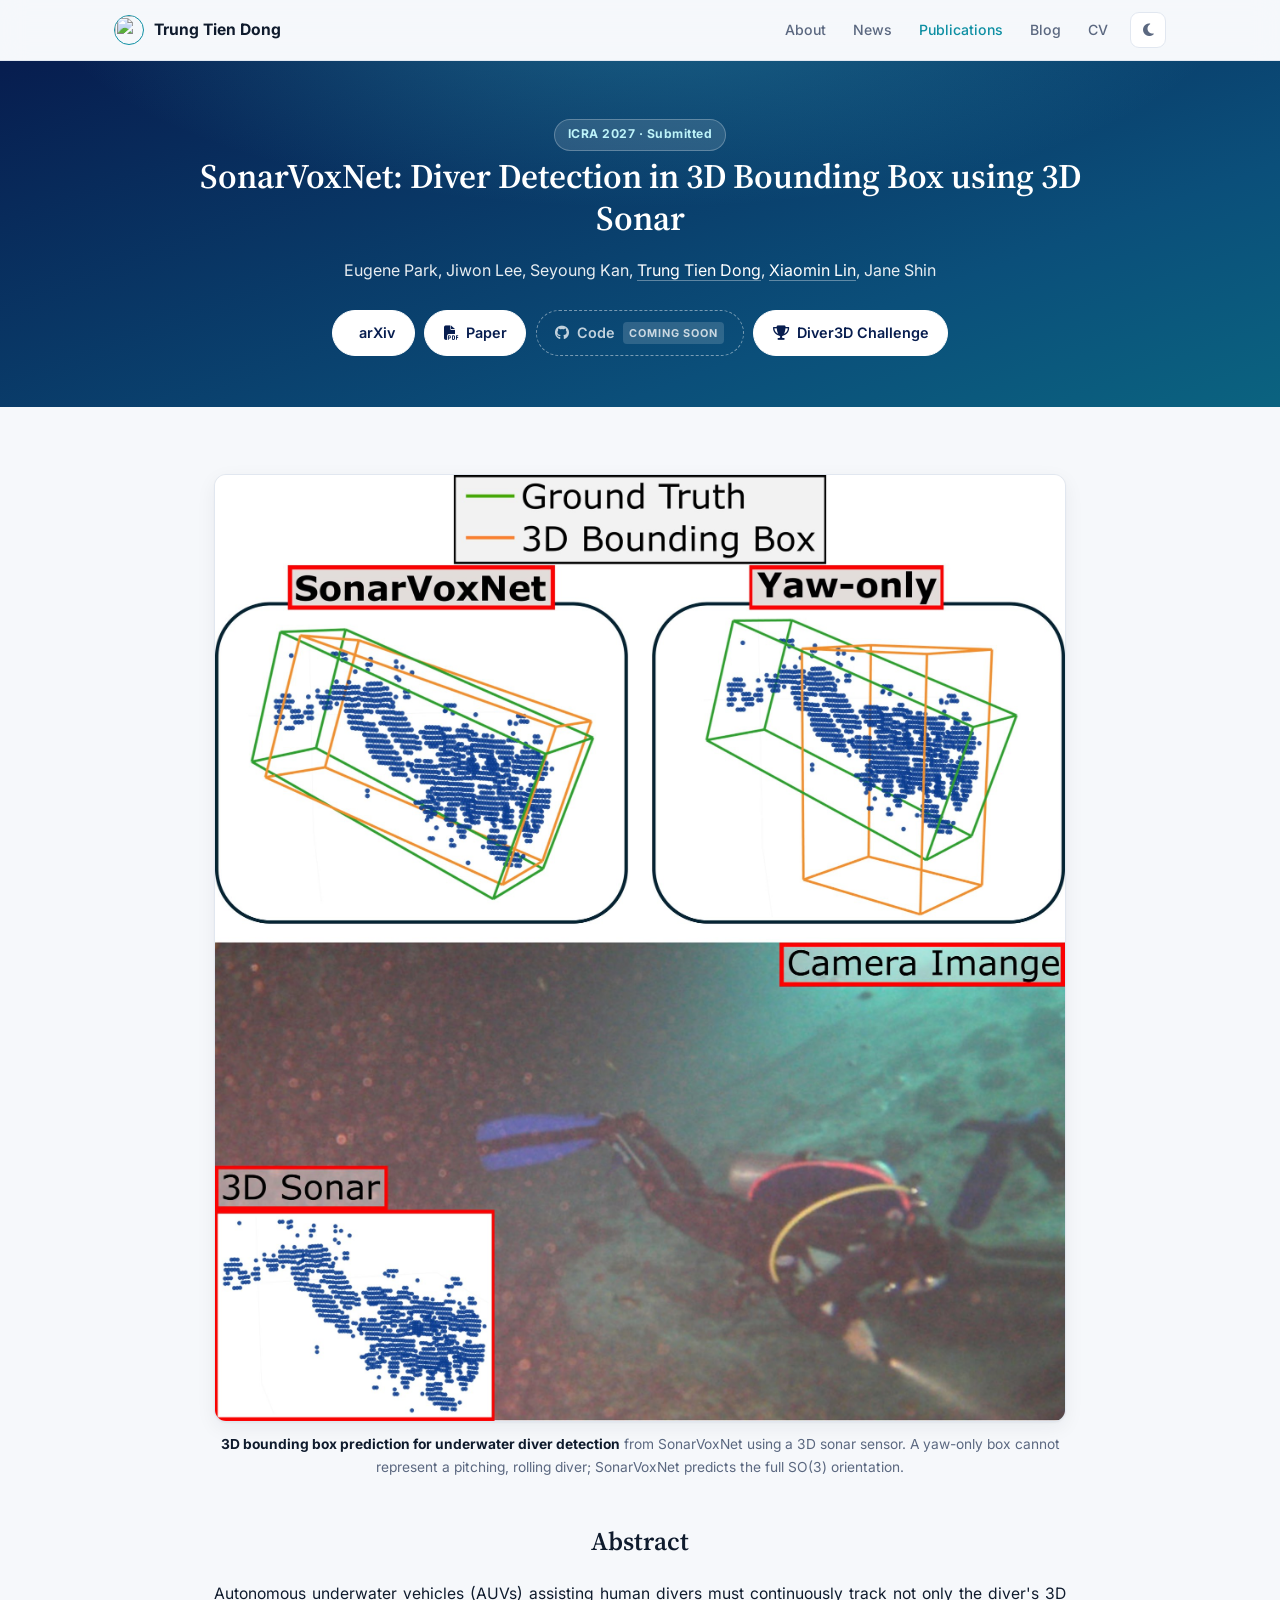
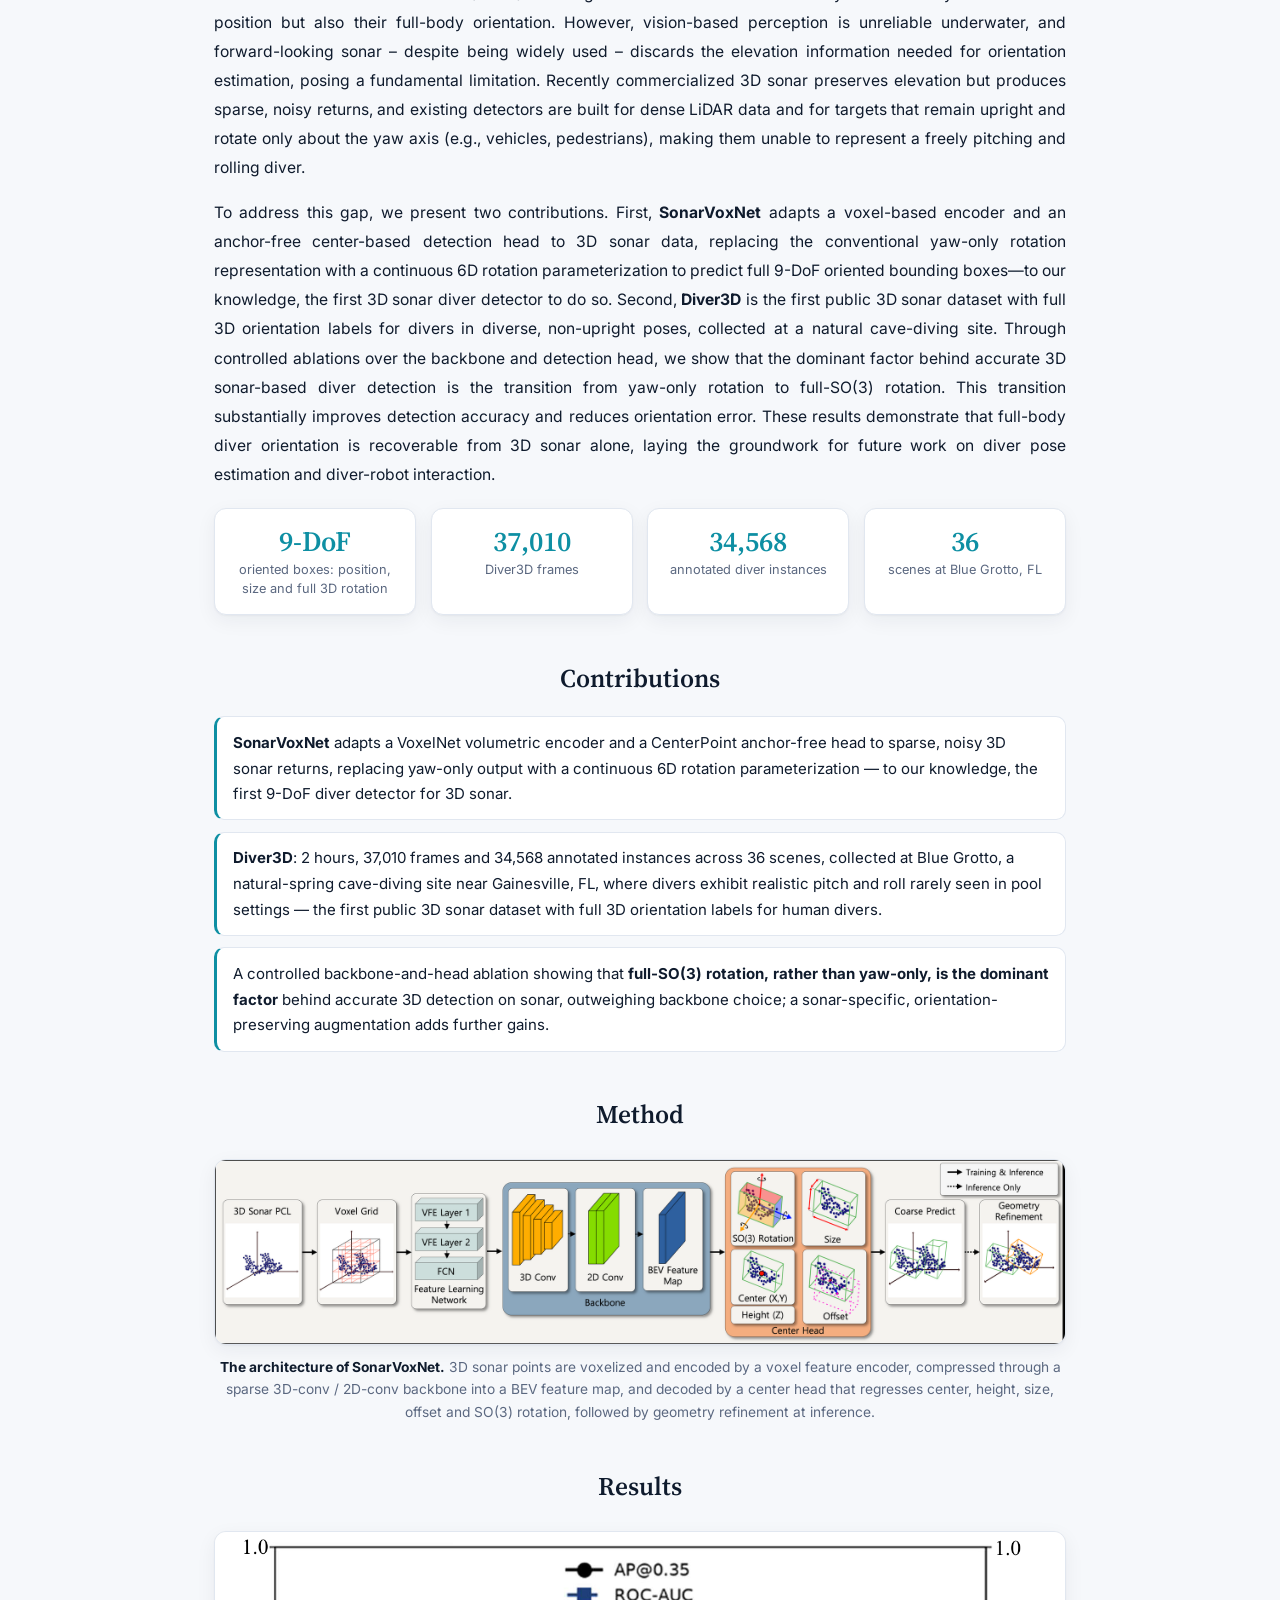
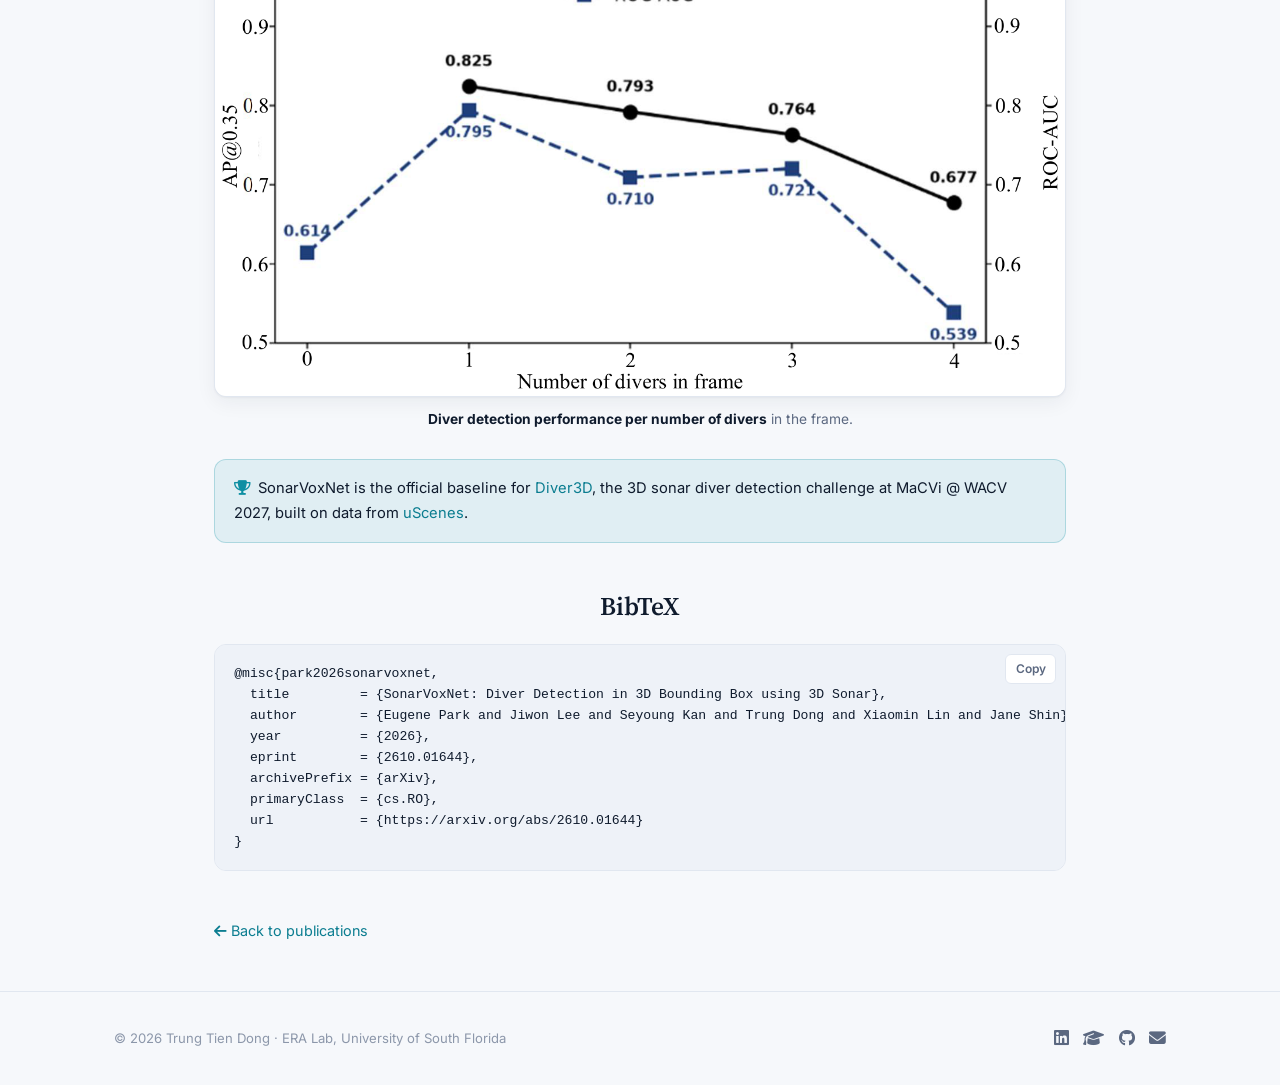
==== projects/sonarvoxnet/index.html @ 3d21cfeb "Redesign site; add AquaBEV, AquaBEV-Nav, uScenes, SonarVoxNet project pages and blog - New shared st" ====
<!DOCTYPE html>
<html lang="en">
<head>
  <meta charset="UTF-8" />
  <meta name="viewport" content="width=device-width, initial-scale=1.0" />
  <title>SonarVoxNet · Trung Tien Dong</title>
  <meta name="description" content="SonarVoxNet predicts full 9-DoF oriented bounding boxes for freely pitching and rolling divers from sparse 3D sonar point clouds, together with the Diver3D dataset." />
  <meta property="og:title" content="SonarVoxNet: Diver Detection in 3D Bounding Box using 3D Sonar" />
  <meta property="og:description" content="SonarVoxNet predicts full 9-DoF oriented bounding boxes for freely pitching and rolling divers from sparse 3D sonar point clouds, together with the Diver3D dataset." />
  <meta property="og:image" content="https://dongtrung28.github.io/assets/img/projects/sonarvoxnet/thumb.jpg" />
  <script>try{var t=localStorage.getItem('theme');if(t)document.documentElement.setAttribute('data-theme',t);}catch(e){}</script>
  <link rel="icon" href="../../headshot.jpeg" />
  <link rel="preconnect" href="https://fonts.googleapis.com" />
  <link rel="preconnect" href="https://fonts.gstatic.com" crossorigin />
  <link href="https://fonts.googleapis.com/css2?family=Inter:wght@400;500;600;700&family=Source+Serif+4:opsz,wght@8..60,500;8..60,600&display=swap" rel="stylesheet" />
  <link rel="stylesheet" href="https://cdnjs.cloudflare.com/ajax/libs/font-awesome/6.5.0/css/all.min.css" />
  <link rel="stylesheet" href="https://cdn.jsdelivr.net/gh/jpswalsh/academicons@1/css/academicons.min.css" />
  <link rel="stylesheet" href="../../assets/css/site.css" />
</head>
<body data-base="../../">

  <header class="topbar">
    <div class="container topbar__inner">
      <a class="topbar__brand" href="../../"><img src="../../headshot.jpeg" alt="" /> Trung Tien Dong</a>
      <button class="nav-toggle" aria-label="Toggle navigation" aria-expanded="false"><i class="fas fa-bars"></i></button>
      <nav class="topbar__nav" aria-label="Primary">
        <a href="../../#about">About</a>
        <a href="../../#news">News</a>
        <a href="../../#publications" class="is-active">Publications</a>
        <a href="../../blog/">Blog</a>
        <a href="../../Trung_CV_updated.pdf" target="_blank">CV</a>
        <button class="theme-toggle" aria-label="Toggle dark mode"><i class="fas fa-moon"></i><i class="fas fa-sun"></i></button>
      </nav>
    </div>
  </header>

  <article>
    <header class="proj-hero">
      <div class="container">
        <span class="badge">ICRA 2027 · Submitted</span>
        <h1>SonarVoxNet: Diver Detection in 3D Bounding Box using 3D Sonar</h1>
        <p class="authors">Eugene Park, Jiwon Lee, Seyoung Kan, <a href="https://dongtrung28.github.io/">Trung Tien Dong</a>, <a href="https://xiaominlin.github.io/" target="_blank" rel="noopener">Xiaomin Lin</a>, Jane Shin</p>
        
        <div class="btns">
          <a class="btn" href="https://arxiv.org/abs/2610.01644" target="_blank" rel="noopener"><i class="ai ai-arxiv"></i> arXiv</a>
          <a class="btn" href="https://arxiv.org/pdf/2610.01644" target="_blank" rel="noopener"><i class="fas fa-file-pdf"></i> Paper</a>
          <span class="btn is-soon"><i class="fab fa-github"></i> Code <span class="soon">Coming soon</span></span>
          <a class="btn" href="https://macvi.org/workshop/macvi27/challenges/diver3d" target="_blank" rel="noopener"><i class="fas fa-trophy"></i> Diver3D Challenge</a>
        </div>
      </div>
    </header>

    <div class="proj-body">
      <figure class="reveal">
        <img src="../../assets/img/projects/sonarvoxnet/FigSonarVoxNetMain4.jpg" alt="SonarVoxNet prediction vs yaw-only" loading="lazy" />
        <figcaption><b>3D bounding box prediction for underwater diver detection</b> from SonarVoxNet using a 3D sonar sensor. A yaw-only box cannot represent a pitching, rolling diver; SonarVoxNet predicts the full SO(3) orientation.</figcaption>
      </figure>
      <h2 id="abstract">Abstract</h2>
      <p class="abstract">Autonomous underwater vehicles (AUVs) assisting human divers must continuously track not only the diver's 3D position but also their full-body orientation. However, vision-based perception is unreliable underwater, and forward-looking sonar – despite being widely used – discards the elevation information needed for orientation estimation, posing a fundamental limitation. Recently commercialized 3D sonar preserves elevation but produces sparse, noisy returns, and existing detectors are built for dense LiDAR data and for targets that remain upright and rotate only about the yaw axis (e.g., vehicles, pedestrians), making them unable to represent a freely pitching and rolling diver.</p>
      <p class="abstract">To address this gap, we present two contributions. First, <strong>SonarVoxNet</strong> adapts a voxel-based encoder and an anchor-free center-based detection head to 3D sonar data, replacing the conventional yaw-only rotation representation with a continuous 6D rotation parameterization to predict full 9-DoF oriented bounding boxes—to our knowledge, the first 3D sonar diver detector to do so. Second, <strong>Diver3D</strong> is the first public 3D sonar dataset with full 3D orientation labels for divers in diverse, non-upright poses, collected at a natural cave-diving site. Through controlled ablations over the backbone and detection head, we show that the dominant factor behind accurate 3D sonar-based diver detection is the transition from yaw-only rotation to full-SO(3) rotation. This transition substantially improves detection accuracy and reduces orientation error. These results demonstrate that full-body diver orientation is recoverable from 3D sonar alone, laying the groundwork for future work on diver pose estimation and diver-robot interaction.</p>
      <div class="stats reveal"><div class="stat"><div class="stat__num">9-DoF</div><div class="stat__label">oriented boxes: position, size and full 3D rotation</div></div><div class="stat"><div class="stat__num">37,010</div><div class="stat__label">Diver3D frames</div></div><div class="stat"><div class="stat__num">34,568</div><div class="stat__label">annotated diver instances</div></div><div class="stat"><div class="stat__num">36</div><div class="stat__label">scenes at Blue Grotto, FL</div></div></div>
      <h2 id="contributions">Contributions</h2>
      <ul class="contrib">
        <li><strong>SonarVoxNet</strong> adapts a VoxelNet volumetric encoder and a CenterPoint anchor-free head to sparse, noisy 3D sonar returns, replacing yaw-only output with a continuous 6D rotation parameterization — to our knowledge, the first 9-DoF diver detector for 3D sonar.</li>
        <li><strong>Diver3D</strong>: 2 hours, 37,010 frames and 34,568 annotated instances across 36 scenes, collected at Blue Grotto, a natural-spring cave-diving site near Gainesville, FL, where divers exhibit realistic pitch and roll rarely seen in pool settings — the first public 3D sonar dataset with full 3D orientation labels for human divers.</li>
        <li>A controlled backbone-and-head ablation showing that <strong>full-SO(3) rotation, rather than yaw-only, is the dominant factor</strong> behind accurate 3D detection on sonar, outweighing backbone choice; a sonar-specific, orientation-preserving augmentation adds further gains.</li>
      </ul>
      <h2 id="method">Method</h2>
      <figure class="reveal">
        <img src="../../assets/img/projects/sonarvoxnet/FigArchitecture_Jane.png" alt="SonarVoxNet architecture" loading="lazy" />
        <figcaption><b>The architecture of SonarVoxNet.</b> 3D sonar points are voxelized and encoded by a voxel feature encoder, compressed through a sparse 3D-conv / 2D-conv backbone into a BEV feature map, and decoded by a center head that regresses center, height, size, offset and SO(3) rotation, followed by geometry refinement at inference.</figcaption>
      </figure>
      <h2 id="results">Results</h2>
      <figure class="reveal">
        <img src="../../assets/img/projects/sonarvoxnet/FIGPerformanceOverMultipleDivers.png" alt="Performance vs number of divers" loading="lazy" />
        <figcaption><b>Diver detection performance per number of divers</b> in the frame.</figcaption>
      </figure>
      <div class="callout reveal"><i class="fas fa-trophy"></i>SonarVoxNet is the official baseline for <a href="https://macvi.org/workshop/macvi27/challenges/diver3d" target="_blank" rel="noopener">Diver3D</a>, the 3D sonar diver detection challenge at MaCVi @ WACV 2027, built on data from <a href="../uscenes/">uScenes</a>.</div>

      <h2 id="bibtex">BibTeX</h2>
      <div class="bibtex">
        <button class="copy-btn">Copy</button>
<pre>@misc{park2026sonarvoxnet,
  title         = {SonarVoxNet: Diver Detection in 3D Bounding Box using 3D Sonar},
  author        = {Eugene Park and Jiwon Lee and Seyoung Kan and Trung Dong and Xiaomin Lin and Jane Shin},
  year          = {2026},
  eprint        = {2610.01644},
  archivePrefix = {arXiv},
  primaryClass  = {cs.RO},
  url           = {https://arxiv.org/abs/2610.01644}
}</pre>
      </div>
    </div>

    <p class="back-link"><a href="../../#publications"><i class="fas fa-arrow-left"></i> Back to publications</a></p>
  </article>

  <footer class="site-footer">
    <div class="container">
      <span>&copy; 2026 Trung Tien Dong · ERA Lab, University of South Florida</span>
      <div class="socials">
        <a href="https://www.linkedin.com/in/trungdong28" target="_blank" aria-label="LinkedIn"><i class="fab fa-linkedin"></i></a>
        <a href="https://scholar.google.com/citations?user=G8nWNPsAAAAJ&hl=en" target="_blank" aria-label="Google Scholar"><i class="fas fa-graduation-cap"></i></a>
        <a href="https://github.com/DongTrung28" target="_blank" aria-label="GitHub"><i class="fab fa-github"></i></a>
        <a href="mailto:dongt@usf.edu" aria-label="Email"><i class="fas fa-envelope"></i></a>
      </div>
    </div>
  </footer>

  <script src="../../assets/js/site.js"></script>
</body>
</html>
---- assets/css/site.css ----
/* ═══════════════════════════════════════════════════════════
   Trung Tien Dong — personal site
   Shared stylesheet for home, blog and project pages.
═══════════════════════════════════════════════════════════ */

*, *::before, *::after { box-sizing: border-box; margin: 0; padding: 0; }

:root {
  --bg:        #f6f8fb;
  --bg-alt:    #eef2f8;
  --surface:   #ffffff;
  --border:    #e1e7f0;
  --text:      #0f1b2d;
  --muted:     #5b6880;
  --faint:     #8c97aa;
  --accent:    #0e8fa3;   /* ocean teal */
  --accent-2:  #3b5bdb;   /* deep blue */
  --accent-bg: rgba(14,143,163,0.09);
  --link:      #0b7d90;
  --hero-1:    #071d4f;
  --hero-2:    #0b4f7a;
  --hero-3:    #0e8fa3;
  --shadow:    0 1px 2px rgba(15,27,45,0.04), 0 6px 20px rgba(15,27,45,0.06);
  --shadow-h:  0 2px 6px rgba(15,27,45,0.08), 0 18px 40px rgba(15,27,45,0.12);
  --radius:    14px;
  --maxw:      1100px;
  --serif:     'Source Serif 4', Georgia, serif;
  --sans:      'Inter', system-ui, -apple-system, 'Segoe UI', sans-serif;
  color-scheme: light;
}

@media (prefers-color-scheme: dark) {
  :root:not([data-theme="light"]) {
    --bg: #0a111c; --bg-alt: #0f1826; --surface: #111c2b; --border: #1f2c3f;
    --text: #e6edf6; --muted: #9aa8bd; --faint: #6c7a90;
    --accent: #3cc6d6; --accent-2: #7d9bff; --accent-bg: rgba(60,198,214,0.10);
    --link: #5fd3e0;
    --shadow: 0 1px 2px rgba(0,0,0,0.3), 0 6px 20px rgba(0,0,0,0.25);
    --shadow-h: 0 2px 6px rgba(0,0,0,0.4), 0 18px 40px rgba(0,0,0,0.4);
    color-scheme: dark;
  }
}
:root[data-theme="dark"] {
  --bg: #0a111c; --bg-alt: #0f1826; --surface: #111c2b; --border: #1f2c3f;
  --text: #e6edf6; --muted: #9aa8bd; --faint: #6c7a90;
  --accent: #3cc6d6; --accent-2: #7d9bff; --accent-bg: rgba(60,198,214,0.10);
  --link: #5fd3e0;
  --shadow: 0 1px 2px rgba(0,0,0,0.3), 0 6px 20px rgba(0,0,0,0.25);
  --shadow-h: 0 2px 6px rgba(0,0,0,0.4), 0 18px 40px rgba(0,0,0,0.4);
  color-scheme: dark;
}

html { scroll-behavior: smooth; scroll-padding-top: 80px; }
body {
  font-family: var(--sans);
  background: var(--bg);
  color: var(--text);
  line-height: 1.7;
  font-size: 15.5px;
  -webkit-font-smoothing: antialiased;
  transition: background 0.25s, color 0.25s;
}
a { color: var(--link); text-decoration: none; }
a:hover { text-decoration: underline; }
img { max-width: 100%; display: block; }
.container { max-width: var(--maxw); margin: 0 auto; padding: 0 1.5rem; }

/* ─────────── Top navigation ─────────── */
.topbar {
  position: sticky; top: 0; z-index: 50;
  background: color-mix(in srgb, var(--bg) 82%, transparent);
  backdrop-filter: saturate(1.6) blur(12px);
  -webkit-backdrop-filter: saturate(1.6) blur(12px);
  border-bottom: 1px solid var(--border);
}
.topbar__inner { display: flex; align-items: center; gap: 1rem; height: 60px; }
.topbar__brand { display: flex; align-items: center; gap: 0.6rem; color: var(--text); font-weight: 700; font-size: 0.98rem; }
.topbar__brand:hover { text-decoration: none; }
.topbar__brand img { width: 30px; height: 30px; border-radius: 50%; object-fit: cover; border: 1.5px solid var(--accent); }
.topbar__nav { margin-left: auto; display: flex; gap: 0.2rem; align-items: center; }
.topbar__nav a {
  color: var(--muted); font-size: 0.88rem; font-weight: 500;
  padding: 0.4rem 0.75rem; border-radius: 8px; transition: background 0.15s, color 0.15s;
}
.topbar__nav a:hover { background: var(--accent-bg); color: var(--text); text-decoration: none; }
.topbar__nav a.is-active { color: var(--accent); }
.theme-toggle {
  width: 36px; height: 36px; border-radius: 9px; border: 1px solid var(--border);
  background: var(--surface); color: var(--muted); cursor: pointer; font-size: 0.9rem;
  display: grid; place-items: center; margin-left: 0.4rem; transition: color 0.15s, border-color 0.15s;
}
.theme-toggle:hover { color: var(--accent); border-color: var(--accent); }
.theme-toggle .fa-sun { display: none; }
:root[data-theme="dark"] .theme-toggle .fa-sun { display: inline; }
:root[data-theme="dark"] .theme-toggle .fa-moon { display: none; }
.nav-toggle { display: none; background: none; border: 0; color: var(--text); font-size: 1.15rem; cursor: pointer; padding: 0.4rem; }

/* ─────────── Home hero ─────────── */
.hero {
  position: relative; overflow: hidden; color: #fff;
  background:
    radial-gradient(1200px 400px at 85% -10%, rgba(60,198,214,0.35), transparent 60%),
    radial-gradient(800px 380px at 0% 120%, rgba(125,155,255,0.30), transparent 60%),
    linear-gradient(135deg, var(--hero-1), var(--hero-2) 55%, var(--hero-3));
}
.hero::after { /* subtle sonar rings */
  content: ''; position: absolute; right: -180px; top: -180px; width: 620px; height: 620px; border-radius: 50%;
  background: repeating-radial-gradient(circle, rgba(255,255,255,0.07) 0 1px, transparent 1px 46px);
  pointer-events: none;
}
.hero__inner { position: relative; z-index: 1; display: flex; align-items: center; gap: 2.5rem; padding: 4rem 1.5rem 4.2rem; }
.hero__avatar {
  width: 168px; height: 168px; flex-shrink: 0; border-radius: 50%; object-fit: cover;
  border: 3px solid rgba(255,255,255,0.85);
  box-shadow: 0 0 0 8px rgba(255,255,255,0.08), 0 18px 50px rgba(0,0,0,0.35);
}
.hero__eyebrow { text-transform: uppercase; letter-spacing: 0.16em; font-size: 0.74rem; font-weight: 600; color: #9fe9f2; margin-bottom: 0.35rem; }
.hero h1 { font-family: var(--serif); font-size: 2.6rem; font-weight: 600; line-height: 1.12; letter-spacing: -0.01em; }
.hero__role { margin-top: 0.5rem; font-size: 1.02rem; color: rgba(255,255,255,0.85); }
.hero__role a { color: #fff; border-bottom: 1px solid rgba(255,255,255,0.4); }
.hero__role a:hover { text-decoration: none; border-bottom-color: #fff; }
.hero__links { display: flex; flex-wrap: wrap; gap: 0.5rem; margin-top: 1.3rem; }
.chip-btn {
  display: inline-flex; align-items: center; gap: 0.45rem;
  padding: 0.45rem 0.9rem; border-radius: 999px; font-size: 0.84rem; font-weight: 500;
  color: #fff; background: rgba(255,255,255,0.10); border: 1px solid rgba(255,255,255,0.25);
  transition: background 0.15s, transform 0.15s;
}
.chip-btn:hover { background: rgba(255,255,255,0.2); text-decoration: none; transform: translateY(-1px); }

/* ─────────── Home layout ─────────── */
.home { display: grid; grid-template-columns: minmax(0, 1fr) 300px; gap: 2.5rem; padding: 3rem 1.5rem 5rem; }
.home main { min-width: 0; }
section { margin-bottom: 3.4rem; }
.sec-title {
  display: flex; align-items: center; gap: 0.75rem;
  font-size: 0.74rem; font-weight: 700; letter-spacing: 0.16em; text-transform: uppercase;
  color: var(--accent); margin-bottom: 1.2rem;
}
.sec-title::after { content: ''; flex: 1; height: 1px; background: var(--border); }
.sec-title a { margin-left: auto; order: 3; font-size: 0.74rem; letter-spacing: 0.06em; text-transform: none; font-weight: 600; }

.prose { font-size: 0.97rem; line-height: 1.85; }
.prose p + p { margin-top: 0.9rem; }
.prose a { font-weight: 500; }
.prose strong { font-weight: 600; }

/* Sidebar */
.side { display: flex; flex-direction: column; gap: 1.25rem; position: sticky; top: 84px; align-self: start; }
.card {
  background: var(--surface); border: 1px solid var(--border); border-radius: var(--radius);
  padding: 1.25rem 1.3rem; box-shadow: var(--shadow);
}
.card h3 { font-size: 0.74rem; letter-spacing: 0.14em; text-transform: uppercase; color: var(--faint); font-weight: 700; margin-bottom: 0.8rem; }
.contact-list { list-style: none; display: flex; flex-direction: column; gap: 0.55rem; font-size: 0.86rem; }
.contact-list li { display: flex; gap: 0.6rem; align-items: baseline; color: var(--muted); }
.contact-list i { width: 16px; text-align: center; color: var(--accent); }
.tags { display: flex; flex-wrap: wrap; gap: 0.45rem; }
.tag {
  padding: 0.28rem 0.75rem; border-radius: 999px; font-size: 0.8rem; font-weight: 500;
  background: var(--accent-bg); color: var(--accent); border: 1px solid color-mix(in srgb, var(--accent) 25%, transparent);
}
.timeline { list-style: none; position: relative; padding-left: 1.2rem; }
.timeline::before { content: ''; position: absolute; left: 4px; top: 6px; bottom: 6px; width: 2px; background: var(--border); }
.timeline li { position: relative; margin-bottom: 1rem; }
.timeline li:last-child { margin-bottom: 0; }
.timeline li::before {
  content: ''; position: absolute; left: -1.2rem; top: 0.45rem; width: 10px; height: 10px; border-radius: 50%;
  background: var(--surface); border: 2px solid var(--accent);
}
.timeline .t-title { font-weight: 600; font-size: 0.88rem; line-height: 1.4; }
.timeline .t-sub { font-size: 0.8rem; color: var(--muted); }

/* ─────────── News list ─────────── */
.news { list-style: none; display: flex; flex-direction: column; }
.news li { display: grid; grid-template-columns: 92px 1fr; gap: 1rem; padding: 0.7rem 0; border-bottom: 1px dashed var(--border); font-size: 0.92rem; }
.news li:last-child { border-bottom: 0; }
.news time { font-size: 0.78rem; font-weight: 600; color: var(--faint); font-variant-numeric: tabular-nums; padding-top: 0.15rem; }
.news .news-tag { display: inline-block; font-size: 0.68rem; font-weight: 700; padding: 0.05rem 0.45rem; border-radius: 4px; background: var(--accent-bg); color: var(--accent); margin-right: 0.35rem; vertical-align: 1px; }

/* ─────────── Publication cards ─────────── */
.pubs { display: flex; flex-direction: column; gap: 1.1rem; }
.pub {
  display: grid; grid-template-columns: 240px 1fr; gap: 1.3rem;
  background: var(--surface); border: 1px solid var(--border); border-radius: var(--radius);
  padding: 1rem; box-shadow: var(--shadow); transition: box-shadow 0.2s, transform 0.2s, border-color 0.2s;
}
.pub:hover { box-shadow: var(--shadow-h); transform: translateY(-2px); border-color: color-mix(in srgb, var(--accent) 35%, var(--border)); }
.pub__thumb { position: relative; border-radius: 10px; overflow: hidden; background: var(--bg-alt); aspect-ratio: 16/10; }
.pub__thumb img { width: 100%; height: 100%; object-fit: cover; transition: transform 0.4s; }
.pub:hover .pub__thumb img { transform: scale(1.04); }
.venue {
  position: absolute; top: 8px; left: 8px; font-size: 0.68rem; font-weight: 700; letter-spacing: 0.02em;
  color: #fff; background: rgba(7,29,79,0.85); padding: 0.2rem 0.5rem; border-radius: 5px; backdrop-filter: blur(4px);
}
.venue--accepted { background: rgba(10,128,96,0.92); }
.pub__body { min-width: 0; display: flex; flex-direction: column; }
.pub__title { font-size: 1.02rem; font-weight: 700; line-height: 1.4; color: var(--text); }
.pub__title a { color: inherit; }
.pub__title a:hover { color: var(--accent); text-decoration: none; }
.pub__authors { font-size: 0.84rem; color: var(--muted); margin-top: 0.3rem; }
.pub__authors .me { color: var(--text); font-weight: 600; text-decoration: underline; text-decoration-color: var(--accent); text-underline-offset: 3px; }
.pub__venue { font-size: 0.82rem; font-style: italic; color: var(--muted); }
.pub__venue .status { font-style: normal; font-weight: 600; color: var(--accent); }
.pub__tldr { font-size: 0.86rem; color: var(--muted); margin-top: 0.5rem; }
.pub__links { display: flex; flex-wrap: wrap; gap: 0.4rem; margin-top: auto; padding-top: 0.7rem; }
.pill {
  display: inline-flex; align-items: center; gap: 0.35rem;
  font-size: 0.76rem; font-weight: 600; color: var(--text);
  border: 1px solid var(--border); background: var(--bg); border-radius: 7px; padding: 0.22rem 0.6rem;
  transition: color 0.15s, border-color 0.15s;
}
.pill:hover { color: var(--accent); border-color: var(--accent); text-decoration: none; }
.pill.is-soon { color: var(--faint); cursor: default; border-style: dashed; }
.pill.is-soon:hover { color: var(--faint); border-color: var(--border); }

/* ─────────── Page header (blog) ─────────── */
.page-head {
  color: #fff; position: relative; overflow: hidden;
  background:
    radial-gradient(900px 300px at 90% -20%, rgba(60,198,214,0.35), transparent 60%),
    linear-gradient(135deg, var(--hero-1), var(--hero-2));
}
.page-head .container { padding-top: 3rem; padding-bottom: 2.8rem; position: relative; z-index: 1; }
.page-head__eyebrow { text-transform: uppercase; letter-spacing: 0.16em; font-size: 0.74rem; font-weight: 600; color: #9fe9f2; }
.page-head h1 { font-family: var(--serif); font-weight: 600; font-size: 2.3rem; margin-top: 0.3rem; }
.page-head p { color: rgba(255,255,255,0.82); max-width: 640px; margin-top: 0.5rem; }

/* ─────────── Blog ─────────── */
.blog { max-width: 760px; margin: 0 auto; padding: 2.5rem 1.5rem 5rem; }
.blog-filters { display: flex; flex-wrap: wrap; gap: 0.4rem; margin-bottom: 1.8rem; }
.blog-filters button {
  font: inherit; font-size: 0.82rem; font-weight: 500; cursor: pointer;
  padding: 0.32rem 0.85rem; border-radius: 999px; border: 1px solid var(--border);
  background: var(--surface); color: var(--muted);
}
.blog-filters button.is-active, .blog-filters button:hover { color: var(--accent); border-color: var(--accent); background: var(--accent-bg); }
.post {
  background: var(--surface); border: 1px solid var(--border); border-radius: var(--radius);
  box-shadow: var(--shadow); padding: 1.4rem 1.5rem; margin-bottom: 1.4rem;
}
.post__head { display: flex; align-items: center; gap: 0.75rem; margin-bottom: 0.9rem; }
.post__head img { width: 42px; height: 42px; border-radius: 50%; object-fit: cover; }
.post__who { font-weight: 600; font-size: 0.92rem; line-height: 1.3; }
.post__meta { font-size: 0.78rem; color: var(--faint); }
.post__src { margin-left: auto; color: #0a66c2; font-size: 1.3rem; }
:root[data-theme="dark"] .post__src { color: #5aa7ff; }
.post__title { font-family: var(--serif); font-size: 1.3rem; font-weight: 600; line-height: 1.3; margin-bottom: 0.6rem; }
.post__body { font-size: 0.95rem; line-height: 1.8; white-space: pre-line; }
.post__body a { word-break: break-word; }
.post__body.is-clamped { max-height: 15.5em; overflow: hidden; -webkit-mask-image: linear-gradient(#000 60%, transparent); mask-image: linear-gradient(#000 60%, transparent); }
.post__more { font: inherit; font-size: 0.84rem; font-weight: 600; color: var(--accent); background: none; border: 0; cursor: pointer; padding: 0.3rem 0; }
.post__more:hover { text-decoration: underline; }
.post__media { margin-top: 1rem; border-radius: 10px; overflow: hidden; border: 1px solid var(--border); }
.post__gallery { display: grid; grid-template-columns: 2fr 1fr; grid-auto-rows: 130px; gap: 6px; margin-top: 1rem; border-radius: 10px; overflow: hidden; }
.post__gallery a:first-child { grid-row: span 2; }
.post__gallery a:first-child:nth-last-child(4) { grid-row: span 3; }
.post__gallery a:first-child:nth-last-child(4) ~ a { grid-row: span 1; }
.post__gallery img { width: 100%; height: 100%; object-fit: cover; transition: opacity 0.2s; }
.post__gallery a:hover img { opacity: 0.88; }
.post__foot { display: flex; flex-wrap: wrap; gap: 0.4rem; align-items: center; margin-top: 1rem; padding-top: 0.9rem; border-top: 1px solid var(--border); }
.post__foot .tag { font-size: 0.72rem; }
.post__foot a.orig { margin-left: auto; font-size: 0.82rem; font-weight: 600; }
.empty { text-align: center; color: var(--muted); padding: 3rem 1rem; }

/* ─────────── Project pages ─────────── */
.proj-hero {
  color: #fff; text-align: center; position: relative; overflow: hidden;
  background:
    radial-gradient(1000px 360px at 50% -20%, rgba(60,198,214,0.35), transparent 60%),
    linear-gradient(160deg, var(--hero-1), var(--hero-2) 70%, #0b6380);
}
.proj-hero .container { max-width: 960px; padding-top: 3.6rem; padding-bottom: 3.2rem; position: relative; z-index: 1; }
.proj-hero .badge {
  display: inline-block; font-size: 0.76rem; font-weight: 700; letter-spacing: 0.04em;
  padding: 0.3rem 0.8rem; border-radius: 999px; background: rgba(255,255,255,0.12); border: 1px solid rgba(255,255,255,0.25); color: #bdf3f9;
}
.proj-hero .acronym { display: block; font-family: var(--serif); font-size: 1.15rem; font-weight: 600; color: #9fe9f2; margin-top: 1.1rem; letter-spacing: 0.02em; }
.proj-hero h1 { font-family: var(--serif); font-size: 2.15rem; font-weight: 600; line-height: 1.22; margin-top: 0.3rem; }
.proj-hero .authors { margin-top: 1.1rem; font-size: 1rem; color: rgba(255,255,255,0.9); }
.proj-hero .authors a { color: #fff; border-bottom: 1px solid rgba(255,255,255,0.35); }
.proj-hero .authors a:hover { text-decoration: none; border-bottom-color: #fff; }
.proj-hero .affil { margin-top: 0.35rem; font-size: 0.88rem; color: rgba(255,255,255,0.7); }
.proj-hero .btns { display: flex; justify-content: center; flex-wrap: wrap; gap: 0.6rem; margin-top: 1.6rem; }
.btn {
  display: inline-flex; align-items: center; gap: 0.5rem;
  padding: 0.6rem 1.15rem; border-radius: 999px; font-weight: 600; font-size: 0.9rem;
  background: #fff; color: var(--hero-1); border: 1px solid #fff; transition: transform 0.15s, background 0.15s;
}
.btn:hover { text-decoration: none; transform: translateY(-1px); background: #e6fbfd; }
.btn.is-soon { background: transparent; color: rgba(255,255,255,0.75); border: 1px dashed rgba(255,255,255,0.45); cursor: default; }
.btn.is-soon:hover { transform: none; background: transparent; }
.btn .soon { font-size: 0.68rem; font-weight: 700; text-transform: uppercase; letter-spacing: 0.08em; padding: 0.1rem 0.4rem; border-radius: 4px; background: rgba(255,255,255,0.15); }

.proj-body { max-width: 900px; margin: 0 auto; padding: 2.8rem 1.5rem 3rem; }
.proj-body h2 { font-family: var(--serif); font-size: 1.6rem; font-weight: 600; margin: 2.6rem 0 1rem; color: var(--text); text-align: center; }
.proj-body h2:first-child { margin-top: 0; }
.proj-body h3 { font-size: 1.05rem; margin: 1.6rem 0 0.6rem; }
.proj-body p { margin-bottom: 1rem; font-size: 0.98rem; line-height: 1.85; }
.proj-body .abstract { text-align: justify; hyphens: auto; }
.proj-body ul.contrib { list-style: none; display: grid; gap: 0.7rem; margin: 0.4rem 0 1rem; }
.proj-body ul.contrib li {
  background: var(--surface); border: 1px solid var(--border); border-left: 3px solid var(--accent);
  border-radius: 10px; padding: 0.8rem 1rem; font-size: 0.94rem; line-height: 1.7;
}
.proj-body figure { margin: 1.4rem 0 1.8rem; }
.proj-body figure img { width: 100%; border-radius: 12px; border: 1px solid var(--border); background: #fff; box-shadow: var(--shadow); }
.proj-body figcaption { font-size: 0.86rem; color: var(--muted); margin-top: 0.7rem; line-height: 1.65; text-align: center; }
.proj-body figcaption b { color: var(--text); }
.stats { display: grid; grid-template-columns: repeat(auto-fit, minmax(170px, 1fr)); gap: 0.9rem; margin: 1.2rem 0 1.6rem; }
.stat { background: var(--surface); border: 1px solid var(--border); border-radius: 12px; padding: 1rem 1.1rem; text-align: center; box-shadow: var(--shadow); }
.stat__num { font-family: var(--serif); font-size: 1.75rem; font-weight: 600; color: var(--accent); line-height: 1.15; }
.stat__label { font-size: 0.8rem; color: var(--muted); margin-top: 0.25rem; line-height: 1.45; }
.callout {
  background: var(--accent-bg); border: 1px solid color-mix(in srgb, var(--accent) 25%, transparent);
  border-radius: 12px; padding: 1rem 1.2rem; font-size: 0.92rem; color: var(--text);
}
.callout i { color: var(--accent); margin-right: 0.4rem; }
.bibtex { position: relative; }
.bibtex pre {
  background: var(--bg-alt); border: 1px solid var(--border); border-radius: 12px;
  padding: 1.1rem 1.2rem; overflow-x: auto; font-size: 0.82rem; line-height: 1.6;
  font-family: 'JetBrains Mono', ui-monospace, SFMono-Regular, Consolas, monospace; color: var(--text);
}
.copy-btn {
  position: absolute; top: 0.6rem; right: 0.6rem; font: inherit; font-size: 0.75rem; font-weight: 600; cursor: pointer;
  padding: 0.25rem 0.6rem; border-radius: 6px; border: 1px solid var(--border); background: var(--surface); color: var(--muted);
}
.copy-btn:hover { color: var(--accent); border-color: var(--accent); }
.back-link { max-width: 900px; margin: 0 auto; padding: 0 1.5rem 3rem; font-size: 0.9rem; }


/* Project page extras */
.video-wrap { border-radius: 12px; overflow: hidden; border: 1px solid var(--border); box-shadow: var(--shadow); background: #000; }
.video-wrap video { width: 100%; display: block; }
.fig-row { display: grid; grid-template-columns: 1fr 1fr; gap: 1.2rem; align-items: start; }
.fig-row figure { margin: 0.6rem 0 1.4rem; }
.proj-body > .callout { margin-top: 1.6rem; }

/* uScenes scene viewer */
.scene-gallery { margin: 0.4rem 0 1rem; }
.sg__main { position: relative; display: grid; grid-template-columns: 1fr 1fr; gap: 6px; border-radius: 12px; overflow: hidden; background: #000; box-shadow: var(--shadow); }
.sg__pane { position: relative; margin: 0 !important; aspect-ratio: 16/9; }
.sg__pane img { width: 100%; height: 100%; object-fit: cover; border: 0 !important; border-radius: 0 !important; box-shadow: none !important; }
.sg__pane--sonar img { object-fit: contain; background: #000 !important; }
.sg__label { position: absolute; left: 10px; bottom: 10px; font-size: 0.74rem; font-weight: 600; color: #fff; background: rgba(0,0,0,0.55); padding: 0.2rem 0.55rem; border-radius: 6px; backdrop-filter: blur(4px); }
.sg__nav { position: absolute; top: 50%; transform: translateY(-50%); width: 38px; height: 38px; border-radius: 50%; border: 0; cursor: pointer; background: rgba(255,255,255,0.9); color: #0f1b2d; box-shadow: 0 2px 10px rgba(0,0,0,0.3); }
.sg__nav:hover { background: #fff; }
.sg__nav--prev { left: 10px; } .sg__nav--next { right: 10px; }
.sg__thumbs { display: grid; grid-template-columns: repeat(7, 1fr); gap: 6px; margin-top: 8px; }
.sg__thumb { padding: 0; border: 2px solid transparent; border-radius: 7px; overflow: hidden; cursor: pointer; background: none; opacity: 0.6; transition: opacity 0.15s, border-color 0.15s; aspect-ratio: 16/9; }
.sg__thumb img { width: 100%; height: 100%; object-fit: cover; }
.sg__thumb:hover { opacity: 0.9; }
.sg__thumb.is-active { border-color: var(--accent); opacity: 1; }
.sg__count { text-align: center; font-size: 0.82rem !important; color: var(--muted); margin-top: 0.5rem; }

/* ─────────── Footer ─────────── */
.site-footer { border-top: 1px solid var(--border); padding: 2rem 0; color: var(--faint); font-size: 0.82rem; }
.site-footer .container { display: flex; flex-wrap: wrap; gap: 1rem; justify-content: space-between; align-items: center; }
.site-footer .socials { display: flex; gap: 0.9rem; font-size: 1.05rem; }
.site-footer .socials a { color: var(--muted); }
.site-footer .socials a:hover { color: var(--accent); }

/* Reveal-on-scroll */
.reveal { opacity: 0; transform: translateY(14px); transition: opacity 0.6s ease, transform 0.6s ease; }
.reveal.is-in { opacity: 1; transform: none; }
@media (prefers-reduced-motion: reduce) {
  .reveal { opacity: 1; transform: none; transition: none; }
  html { scroll-behavior: auto; }
}

/* ─────────── Responsive ─────────── */
@media (max-width: 900px) {
  .home { grid-template-columns: 1fr; }
  .side { position: static; }
}
@media (max-width: 680px) {
  .nav-toggle { display: block; margin-left: auto; }
  .topbar__nav {
    display: none; position: absolute; top: 60px; left: 0; right: 0; flex-direction: column; align-items: stretch;
    background: var(--surface); border-bottom: 1px solid var(--border); padding: 0.5rem 1rem 0.8rem;
  }
  .topbar__nav.is-open { display: flex; }
  .theme-toggle { margin: 0.4rem 0 0 0.75rem; }
  .hero__inner { flex-direction: column; text-align: center; padding: 3rem 1rem; gap: 1.4rem; }
  .hero__avatar { width: 132px; height: 132px; }
  .hero h1 { font-size: 2rem; }
  .hero__links { justify-content: center; }
  .container.home { padding: 2rem 1rem 4rem; }
  .proj-body .abstract { text-align: left; }
  .pub { grid-template-columns: 1fr; }
  .news li { grid-template-columns: 1fr; gap: 0.1rem; }
  .proj-hero h1 { font-size: 1.6rem; }
  .fig-row, .sg__main { grid-template-columns: 1fr; }
  .sg__thumbs { grid-template-columns: repeat(4, 1fr); }
  .container { padding: 0 1rem; }
  .proj-body, .blog { padding-left: 1rem; padding-right: 1rem; }
}
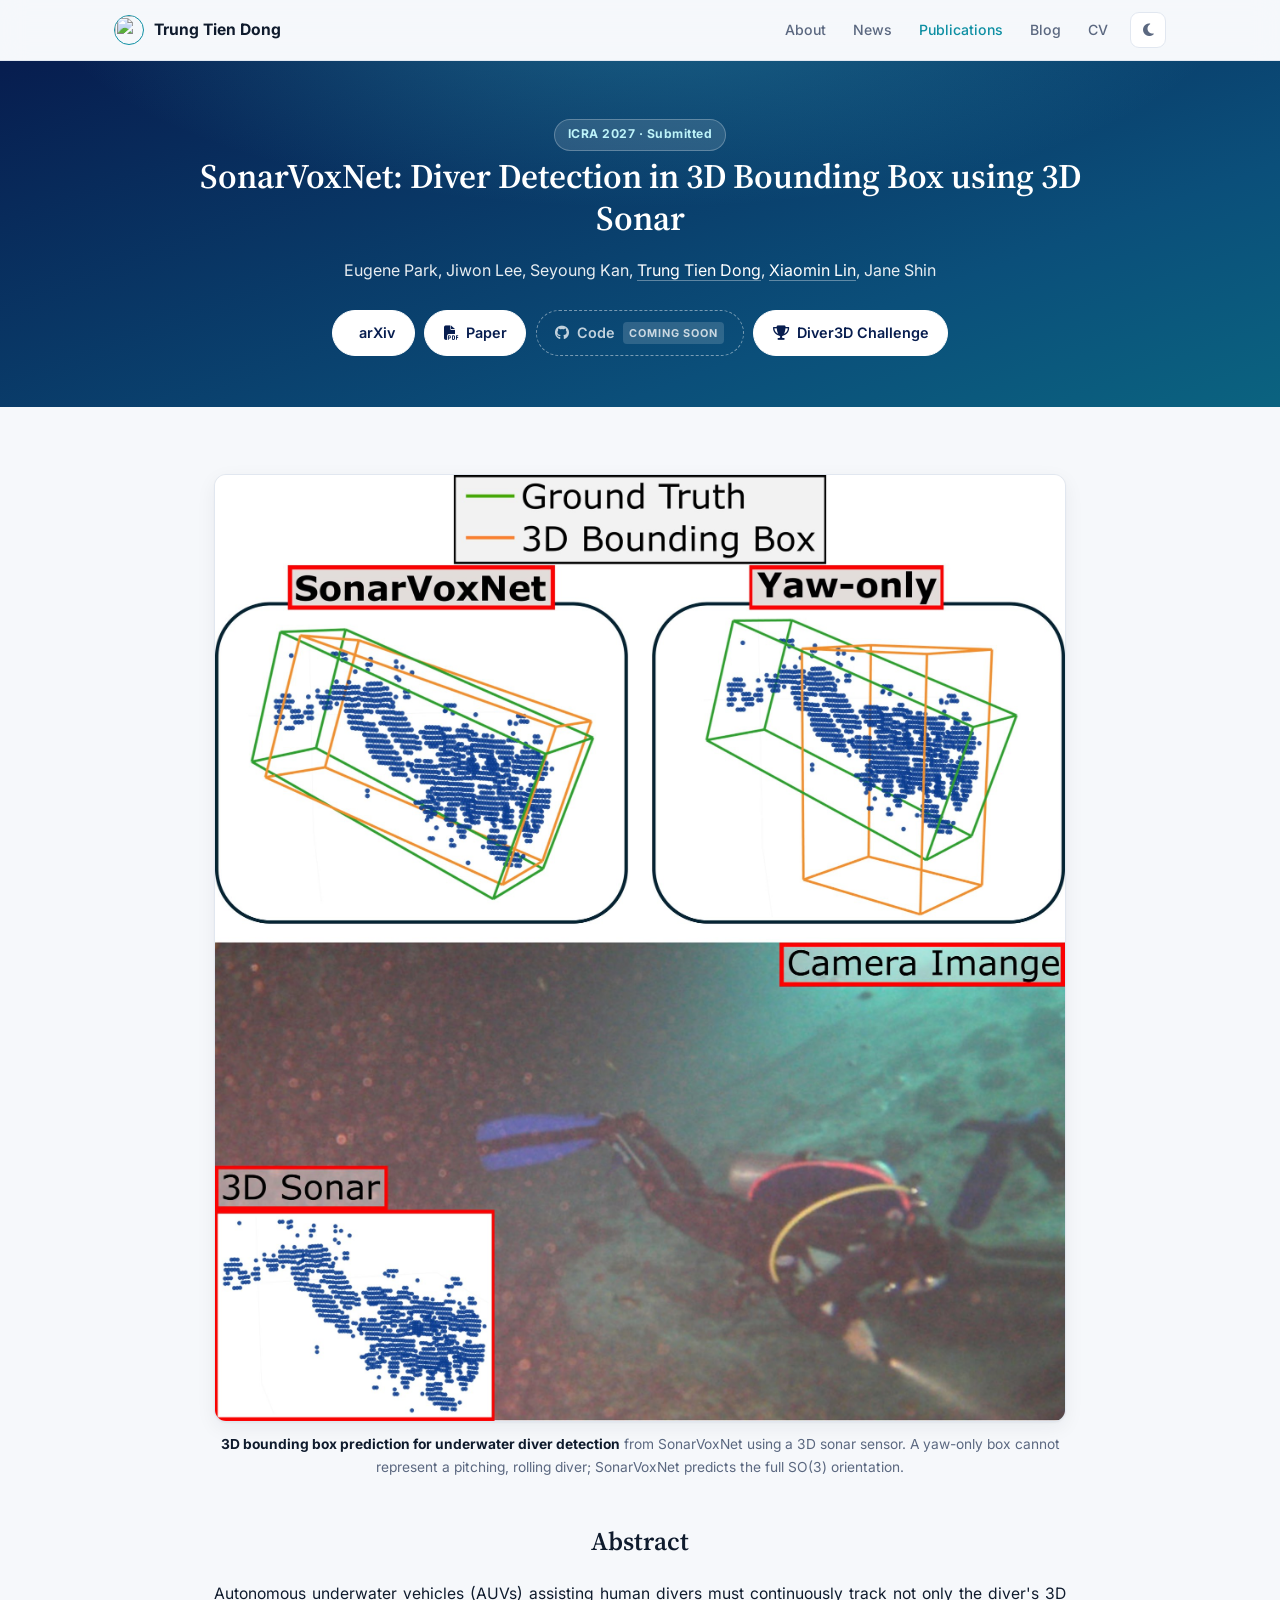
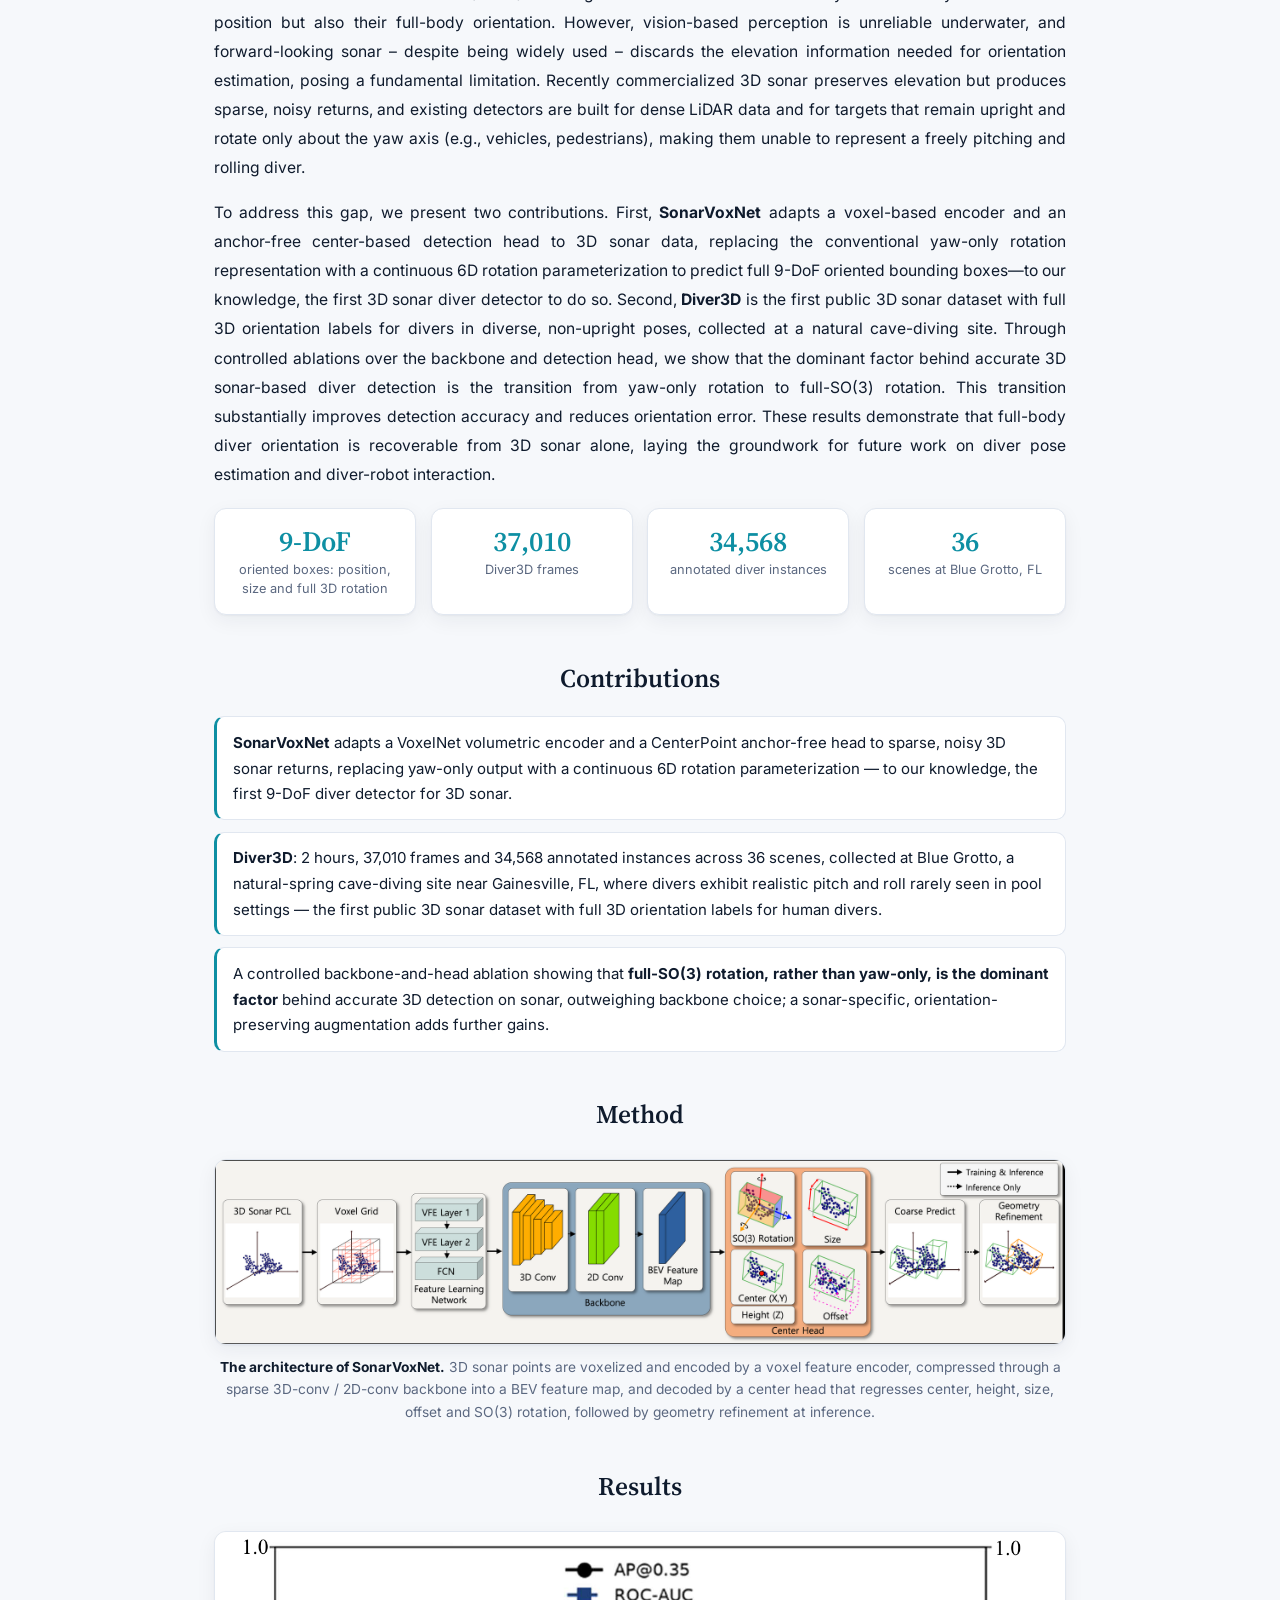
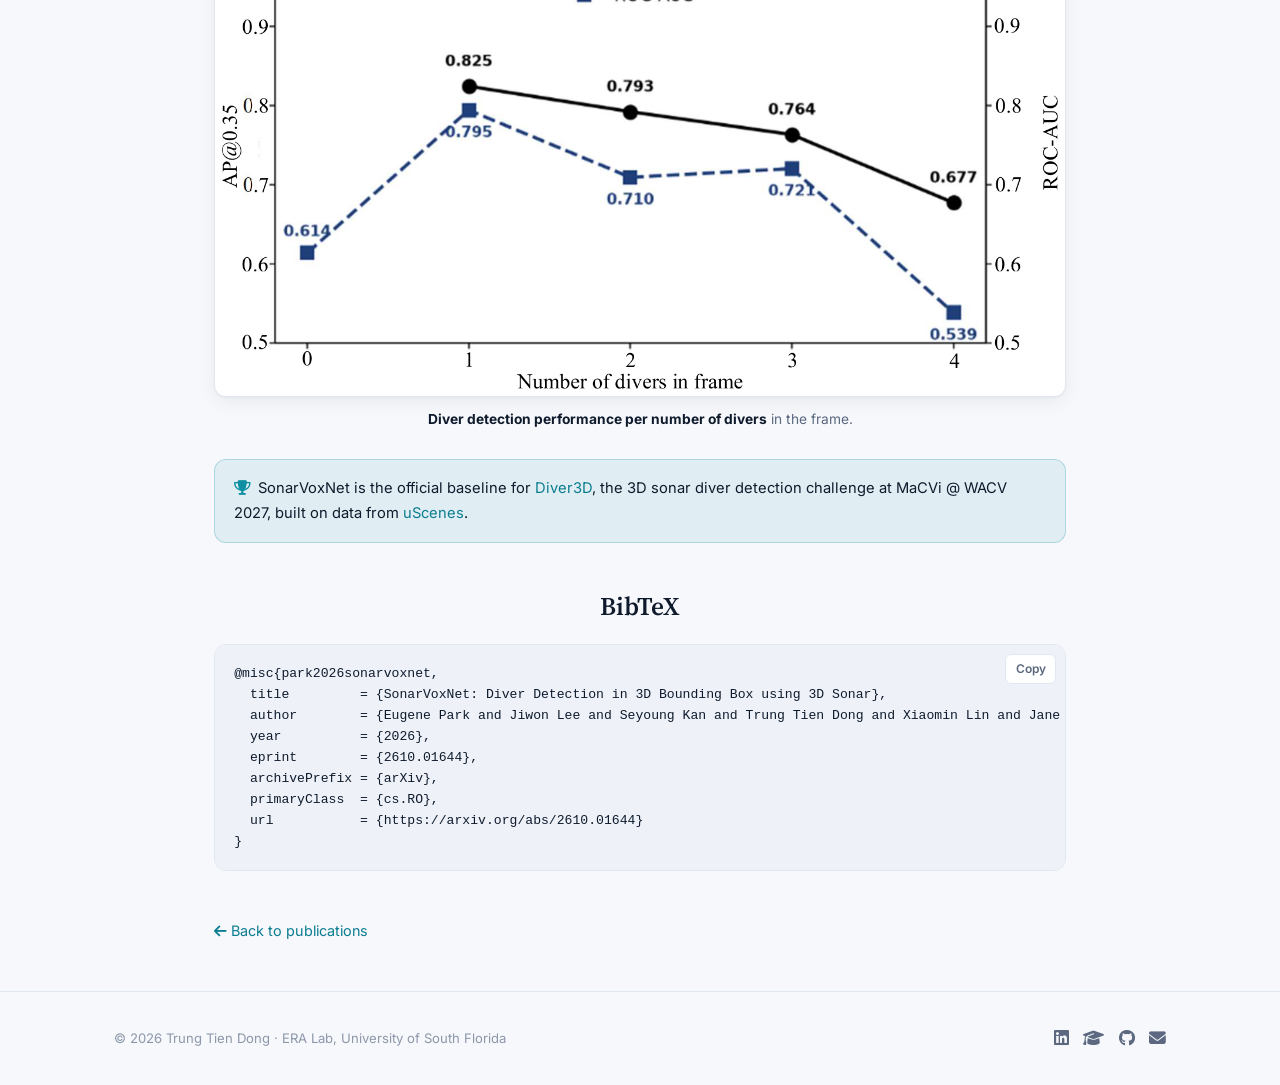
==== commit 4acf7c5e: "Use full name Trung Tien Dong on SonarVoxNet Co-Authored-By: Claude Opus 5.5 <noreply@anthropic.com>" ====
--- a/projects/sonarvoxnet/index.html
+++ b/projects/sonarvoxnet/index.html
@@ -82,7 +82,7 @@
         <button class="copy-btn">Copy</button>
 <pre>@misc{park2026sonarvoxnet,
   title         = {SonarVoxNet: Diver Detection in 3D Bounding Box using 3D Sonar},
-  author        = {Eugene Park and Jiwon Lee and Seyoung Kan and Trung Dong and Xiaomin Lin and Jane Shin},
+  author        = {Eugene Park and Jiwon Lee and Seyoung Kan and Trung Tien Dong and Xiaomin Lin and Jane Shin},
   year          = {2026},
   eprint        = {2610.01644},
   archivePrefix = {arXiv},
